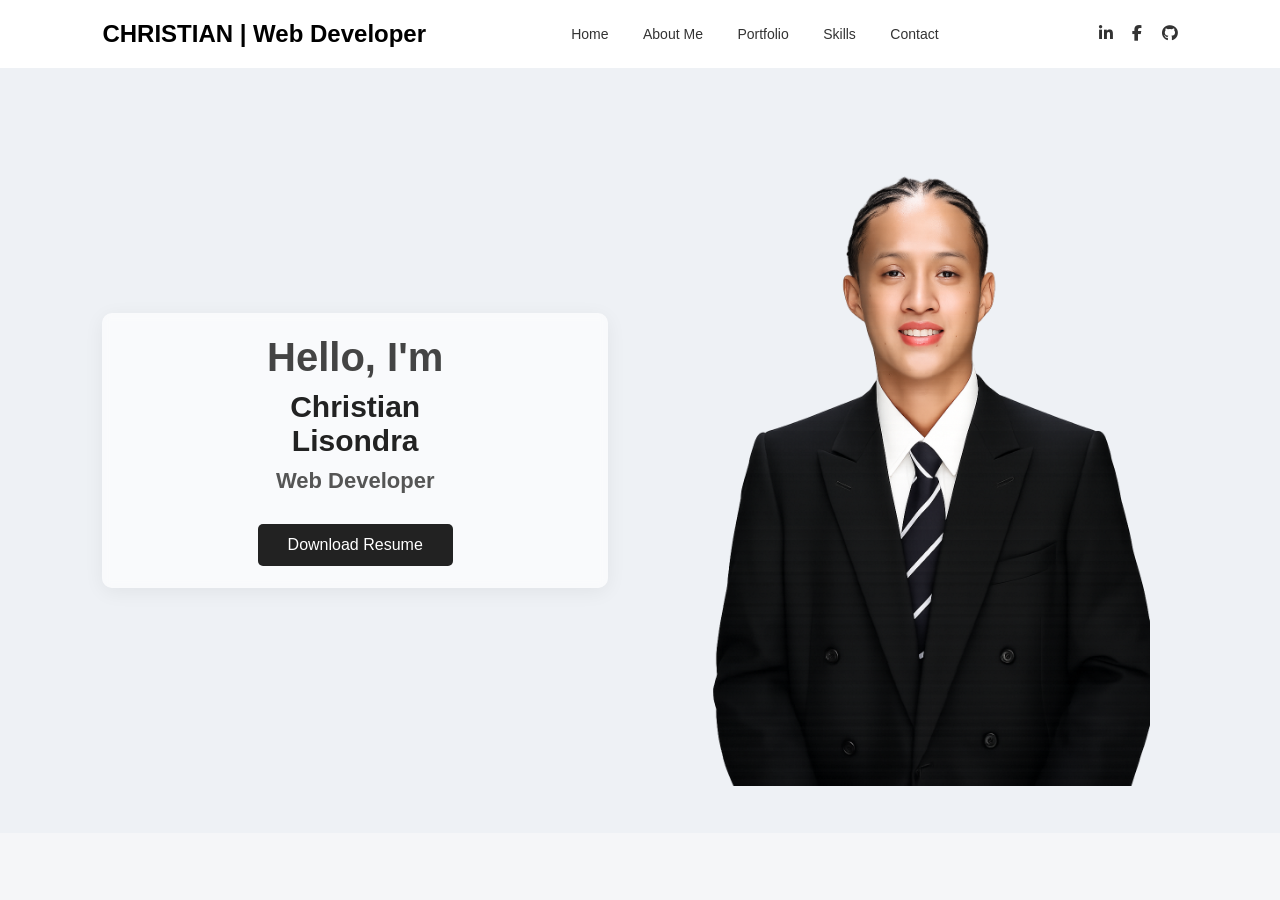
==== index.html @ 6469d654 "Rename index.php to index.html" ====
<!DOCTYPE html>
<html lang="en">
<head>
	<meta charset="UTF-8">
	<meta name="viewport" content="width=device-width, initial-scale=1.0">
	<title>Christian Lisondra Portfolio</title>

	<link rel="stylesheet" href="style.css?v=2">

	<link rel="stylesheet"
	href="https://cdnjs.cloudflare.com/ajax/libs/font-awesome/6.5.1/css/all.min.css">
</head>
<body>

	<!-- Navigation -->
	<header>
		<div class="logo">CHRISTIAN | Web Developer</div>

		<nav>
			<a href="index.php">Home</a>
			<a href="aboutme.php">About Me</a>
			<a href="portfolio.php">Portfolio</a>
			<a href="skills.php">Skills</a>
			<a href="contact.php">Contact</a>
		</nav>

		<div class="social-icons">
			<a href="https://www.linkedin.com/in/christian-lisondra-794186356/"><i class="fab fa-linkedin-in"></i></a>
			<a href="https://www.facebook.com/christian.lisondra.2025"><i class="fab fa-facebook-f"></i></a>
			<a href="https://github.com/282003christian"><i class="fab fa-github"></i></a>
		</div>
	</header>

	<!-- Hero Section -->
	<section class="hero">

		<div class="hero-text">
			<div class="hero-box">
				<h3>Hello, I'm</h3>
				<h1>Christian<br>Lisondra</h1>
				<h2>Web Developer</h2>

				<a href="resume/Christian-Lisondra-resume.pdf" class="btn" download>
					Download Resume
				</a>
			</div>
		</div>

		<div class="hero-image">
			<img src="image/porfile.png" alt="Christian Lisondra">
		</div>

	</section>

</body>
</html>
---- style.css ----
*{
    margin:0;
    padding:0;
    box-sizing:border-box;
    font-family:Arial, sans-serif;
}

body{
    background:#f5f6f8;
}

/* Navigation */
header{
    display:flex;
    justify-content:space-between;
    align-items:center;
    padding:20px 8%;
    background:white;
}

.logo{
    font-size:24px;
    font-weight:bold;
}

nav a{
    text-decoration:none;
    color:#333;
    margin:0 15px;
    font-size:14px;
}

.social-icons a{
    color:#333;
    margin-left:15px;
}

/* Hero */
.hero{
    display:flex;
    align-items:center;
    justify-content:space-between;
    min-height:85vh;
    padding:0 8%;
    background:#eef1f5;
}

.hero-text{
    flex:1;
    display:flex;
    flex-direction:column;
    justify-content:center;
    max-width:560px;
    margin-right:64px;
}

.hero-text h3{
    font-size:40px;
    color:#444;
}

.hero-text h1{
    font-size:30px;
    color:#222;
    margin:10px 0;
}

.hero-text h2{
    font-size:22px;
    color:#555;
    margin-bottom:30px;
}

.section-content{
    margin-top:22px;
    display:flex;
    flex-direction:column;
    gap:18px;
    line-height:1.8;
    max-width:720px;
}

/* Transparent container for hero text + button */
.hero-box{
    background: rgba(255,255,255,0.65);
    padding:22px 28px;
    border-radius:10px;
    display:inline-block;
    text-align:center;
    box-shadow: 0 4px 20px rgba(0,0,0,0.06);
    backdrop-filter: blur(4px);
}

.skill-list{
    display:grid;
    gap:20px;
    margin-top:30px;
}

.skill-card h3{
    font-size:20px;
    color:#333;
    line-height:1.3;
}

/* Portfolio project titles: make them match other section sizes */
.portfolio-grid .portfolio-card h3{
    font-size:22px;
    color:#333;
    line-height:1.2;
    margin-bottom:6px;
}

.btn{
    text-decoration:none;
    background:#222;
    color:white;
    padding:12px 30px;
    border-radius:5px;
    transition:0.3s;
    display:inline-block;
    width:fit-content;      /* Add this */
    align-self:flex-start;  /* Add this */
}

.btn:hover{
    background:#444;
}

.hero-image{
    flex:1;
    text-align:center;
}

.hero-image img{
    max-width:450px;
    width:100%;
}
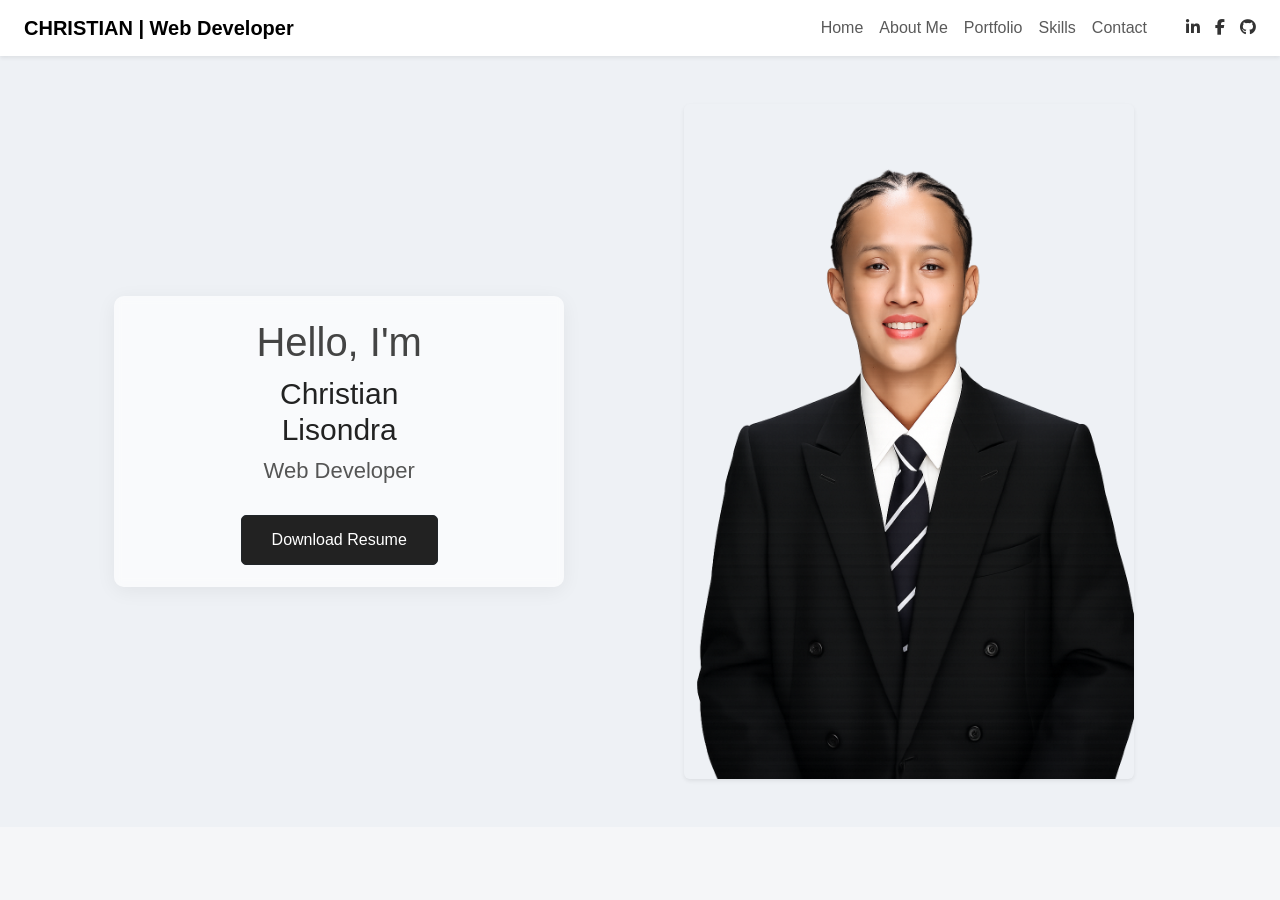
==== commit c5cc03ff: "Update index.html" ====
--- a/index.html
+++ b/index.html
@@ -5,52 +5,60 @@
 	<meta name="viewport" content="width=device-width, initial-scale=1.0">
 	<title>Christian Lisondra Portfolio</title>
 
+	<link href="https://cdn.jsdelivr.net/npm/bootstrap@5.3.3/dist/css/bootstrap.min.css" rel="stylesheet">
 	<link rel="stylesheet" href="style.css?v=2">
-
-	<link rel="stylesheet"
-	href="https://cdnjs.cloudflare.com/ajax/libs/font-awesome/6.5.1/css/all.min.css">
+	<link rel="stylesheet" href="https://cdnjs.cloudflare.com/ajax/libs/font-awesome/6.5.1/css/all.min.css">
 </head>
 <body>
 
 	<!-- Navigation -->
-	<header>
-		<div class="logo">CHRISTIAN | Web Developer</div>
-
-		<nav>
-			<a href="index.php">Home</a>
-			<a href="aboutme.php">About Me</a>
-			<a href="portfolio.php">Portfolio</a>
-			<a href="skills.php">Skills</a>
-			<a href="contact.php">Contact</a>
-		</nav>
-
-		<div class="social-icons">
-			<a href="https://www.linkedin.com/in/christian-lisondra-794186356/"><i class="fab fa-linkedin-in"></i></a>
-			<a href="https://www.facebook.com/christian.lisondra.2025"><i class="fab fa-facebook-f"></i></a>
-			<a href="https://github.com/282003christian"><i class="fab fa-github"></i></a>
+	<header class="navbar navbar-expand-lg navbar-light bg-white shadow-sm">
+		<div class="container-fluid px-4">
+			<a class="navbar-brand fw-bold" href="index.html">CHRISTIAN | Web Developer</a>
+			<button class="navbar-toggler" type="button" data-bs-toggle="collapse" data-bs-target="#navbarNav" aria-controls="navbarNav" aria-expanded="false" aria-label="Toggle navigation">
+				<span class="navbar-toggler-icon"></span>
+			</button>
+			<div class="collapse navbar-collapse" id="navbarNav">
+				<ul class="navbar-nav ms-auto mb-2 mb-lg-0">
+					<li class="nav-item"><a class="nav-link" href="index.html">Home</a></li>
+					<li class="nav-item"><a class="nav-link" href="aboutme.html">About Me</a></li>
+					<li class="nav-item"><a class="nav-link" href="portfolio.html">Portfolio</a></li>
+					<li class="nav-item"><a class="nav-link" href="skills.html">Skills</a></li>
+					<li class="nav-item"><a class="nav-link" href="contact.html">Contact</a></li>
+				</ul>
+				<div class="d-flex social-icons ms-lg-3">
+					<a href="https://www.linkedin.com/in/christian-lisondra-794186356/" class="nav-link p-0"><i class="fab fa-linkedin-in"></i></a>
+					<a href="https://www.facebook.com/christian.lisondra.2025" class="nav-link p-0"><i class="fab fa-facebook-f"></i></a>
+					<a href="https://github.com/282003christian" class="nav-link p-0"><i class="fab fa-github"></i></a>
+				</div>
+			</div>
 		</div>
 	</header>
 
 	<!-- Hero Section -->
-	<section class="hero">
+	<section class="hero py-5">
+		<div class="container">
+			<div class="row align-items-center">
+				<div class="col-lg-6">
+					<div class="hero-text">
+						<div class="hero-box">
+							<h3>Hello, I'm</h3>
+							<h1>Christian<br>Lisondra</h1>
+							<h2>Web Developer</h2>
 
-		<div class="hero-text">
-			<div class="hero-box">
-				<h3>Hello, I'm</h3>
-				<h1>Christian<br>Lisondra</h1>
-				<h2>Web Developer</h2>
-
-				<a href="resume/Christian-Lisondra-resume.pdf" class="btn" download>
-					Download Resume
-				</a>
+							<a href="resume/Christian-Lisondra-resume.pdf" class="btn btn-dark" download>
+								Download Resume
+							</a>
+						</div>
+					</div>
+				</div>
+				<div class="col-lg-6 hero-image text-center mt-4 mt-lg-0">
+					<img src="image/porfile.png" alt="Christian Lisondra" class="img-fluid rounded shadow-sm">
+				</div>
 			</div>
 		</div>
-
-		<div class="hero-image">
-			<img src="image/porfile.png" alt="Christian Lisondra">
-		</div>
-
 	</section>
 
+	<script src="https://cdn.jsdelivr.net/npm/bootstrap@5.3.3/dist/js/bootstrap.bundle.min.js"></script>
 </body>
 </html>
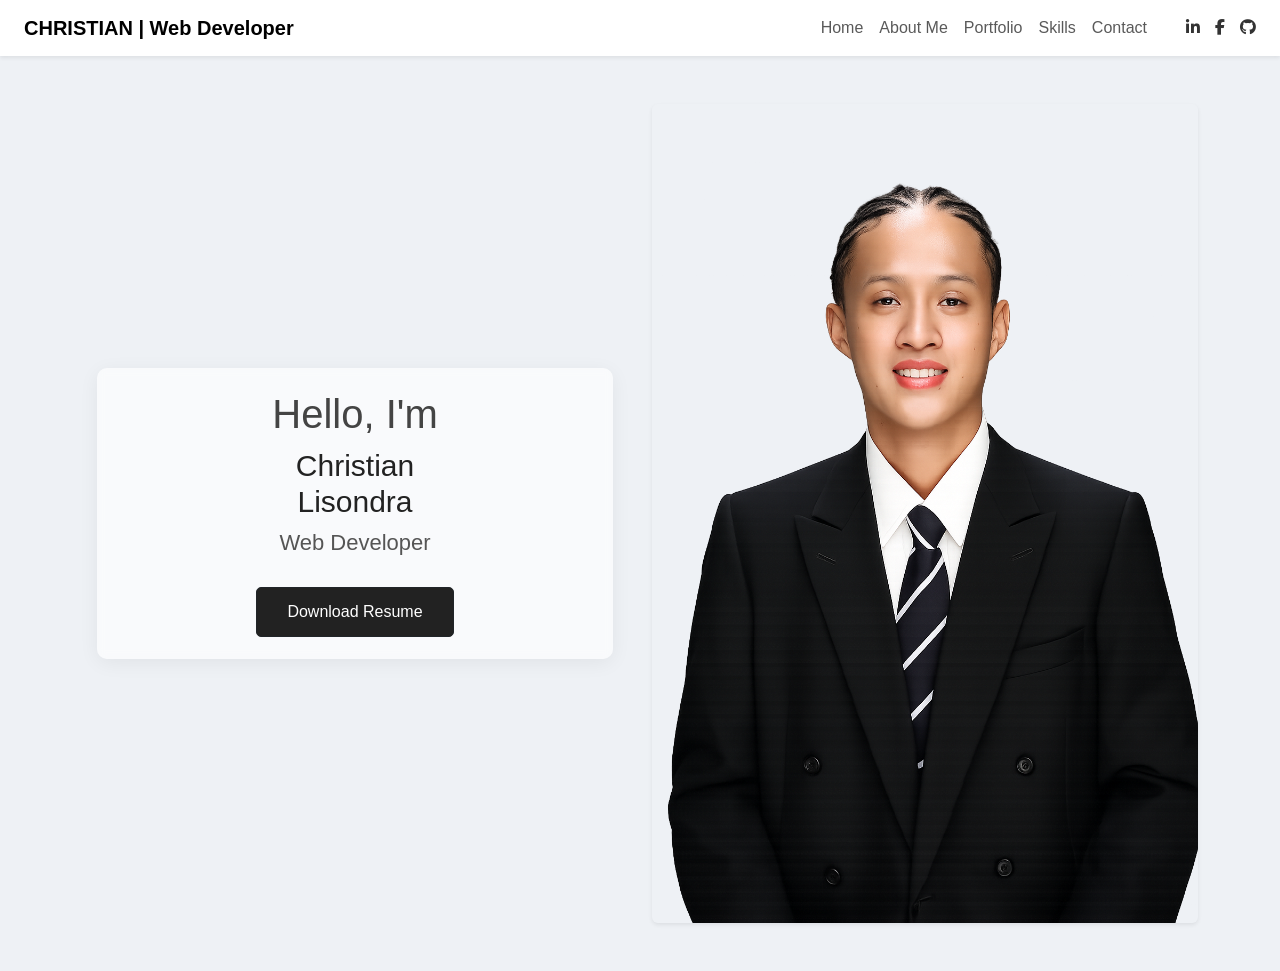
==== commit b92a65b9: "Update index.html" ====
--- a/index.html
+++ b/index.html
@@ -15,7 +15,7 @@
 	<header class="navbar navbar-expand-lg navbar-light bg-white shadow-sm">
 		<div class="container-fluid px-4">
 			<a class="navbar-brand fw-bold" href="index.html">CHRISTIAN | Web Developer</a>
-			<button class="navbar-toggler" type="button" data-bs-toggle="collapse" data-bs-target="#navbarNav" aria-controls="navbarNav" aria-expanded="false" aria-label="Toggle navigation">
+			<button class="navbar-toggler ms-auto" type="button" data-bs-toggle="collapse" data-bs-target="#navbarNav" aria-controls="navbarNav" aria-expanded="false" aria-label="Toggle navigation">
 				<span class="navbar-toggler-icon"></span>
 			</button>
 			<div class="collapse navbar-collapse" id="navbarNav">
--- a/style.css
+++ b/style.css
@@ -11,11 +11,22 @@
 
 /* Navigation */
 header{
+    display:block;
+    background:white;
+}
+
+.hero{
+    background:#eef1f5;
+    padding:80px 0;
+}
+
+.hero-text{
     display:flex;
-    justify-content:space-between;
-    align-items:center;
-    padding:20px 8%;
-    background:white;
+    flex-direction:column;
+    justify-content:center;
+    max-width:720px;
+    margin:0 auto;
+    padding:0 15px;
 }
 
 .logo{
@@ -33,25 +44,6 @@
 .social-icons a{
     color:#333;
     margin-left:15px;
-}
-
-/* Hero */
-.hero{
-    display:flex;
-    align-items:center;
-    justify-content:space-between;
-    min-height:85vh;
-    padding:0 8%;
-    background:#eef1f5;
-}
-
-.hero-text{
-    flex:1;
-    display:flex;
-    flex-direction:column;
-    justify-content:center;
-    max-width:560px;
-    margin-right:64px;
 }
 
 .hero-text h3{
@@ -80,7 +72,6 @@
     max-width:720px;
 }
 
-/* Transparent container for hero text + button */
 .hero-box{
     background: rgba(255,255,255,0.65);
     padding:22px 28px;
@@ -103,7 +94,6 @@
     line-height:1.3;
 }
 
-/* Portfolio project titles: make them match other section sizes */
 .portfolio-grid .portfolio-card h3{
     font-size:22px;
     color:#333;
@@ -119,8 +109,8 @@
     border-radius:5px;
     transition:0.3s;
     display:inline-block;
-    width:fit-content;      /* Add this */
-    align-self:flex-start;  /* Add this */
+    width:fit-content;
+    align-self:flex-start;
 }
 
 .btn:hover{
@@ -128,11 +118,92 @@
 }
 
 .hero-image{
-    flex:1;
-    text-align:center;
+    text-align:center;
+    margin:0 auto;
 }
 
 .hero-image img{
-    max-width:450px;
+    max-width:100%;
     width:100%;
-}+}
+
+.hero-text h3{
+    font-size:40px;
+    color:#444;
+}
+
+.hero-text h1{
+    font-size:30px;
+    color:#222;
+    margin:10px 0;
+}
+
+.hero-text h2{
+    font-size:22px;
+    color:#555;
+    margin-bottom:30px;
+}
+
+.section-content{
+    margin-top:22px;
+    display:flex;
+    flex-direction:column;
+    gap:18px;
+    line-height:1.8;
+    max-width:720px;
+}
+
+.hero-box{
+    background: rgba(255,255,255,0.65);
+    padding:22px 28px;
+    border-radius:10px;
+    display:inline-block;
+    text-align:center;
+    box-shadow: 0 4px 20px rgba(0,0,0,0.06);
+    backdrop-filter: blur(4px);
+}
+
+.skill-list{
+    display:grid;
+    gap:20px;
+    margin-top:30px;
+}
+
+.skill-card h3{
+    font-size:20px;
+    color:#333;
+    line-height:1.3;
+}
+
+.portfolio-grid .portfolio-card h3{
+    font-size:22px;
+    color:#333;
+    line-height:1.2;
+    margin-bottom:6px;
+}
+
+.btn{
+    text-decoration:none;
+    background:#222;
+    color:white;
+    padding:12px 30px;
+    border-radius:5px;
+    transition:0.3s;
+    display:inline-block;
+    width:fit-content;
+    align-self:flex-start;
+}
+
+.btn:hover{
+    background:#444;
+}
+
+.hero-image{
+    text-align:center;
+    margin:0 auto;
+}
+
+.hero-image img{
+    max-width:100%;
+    width:100%;
+}
